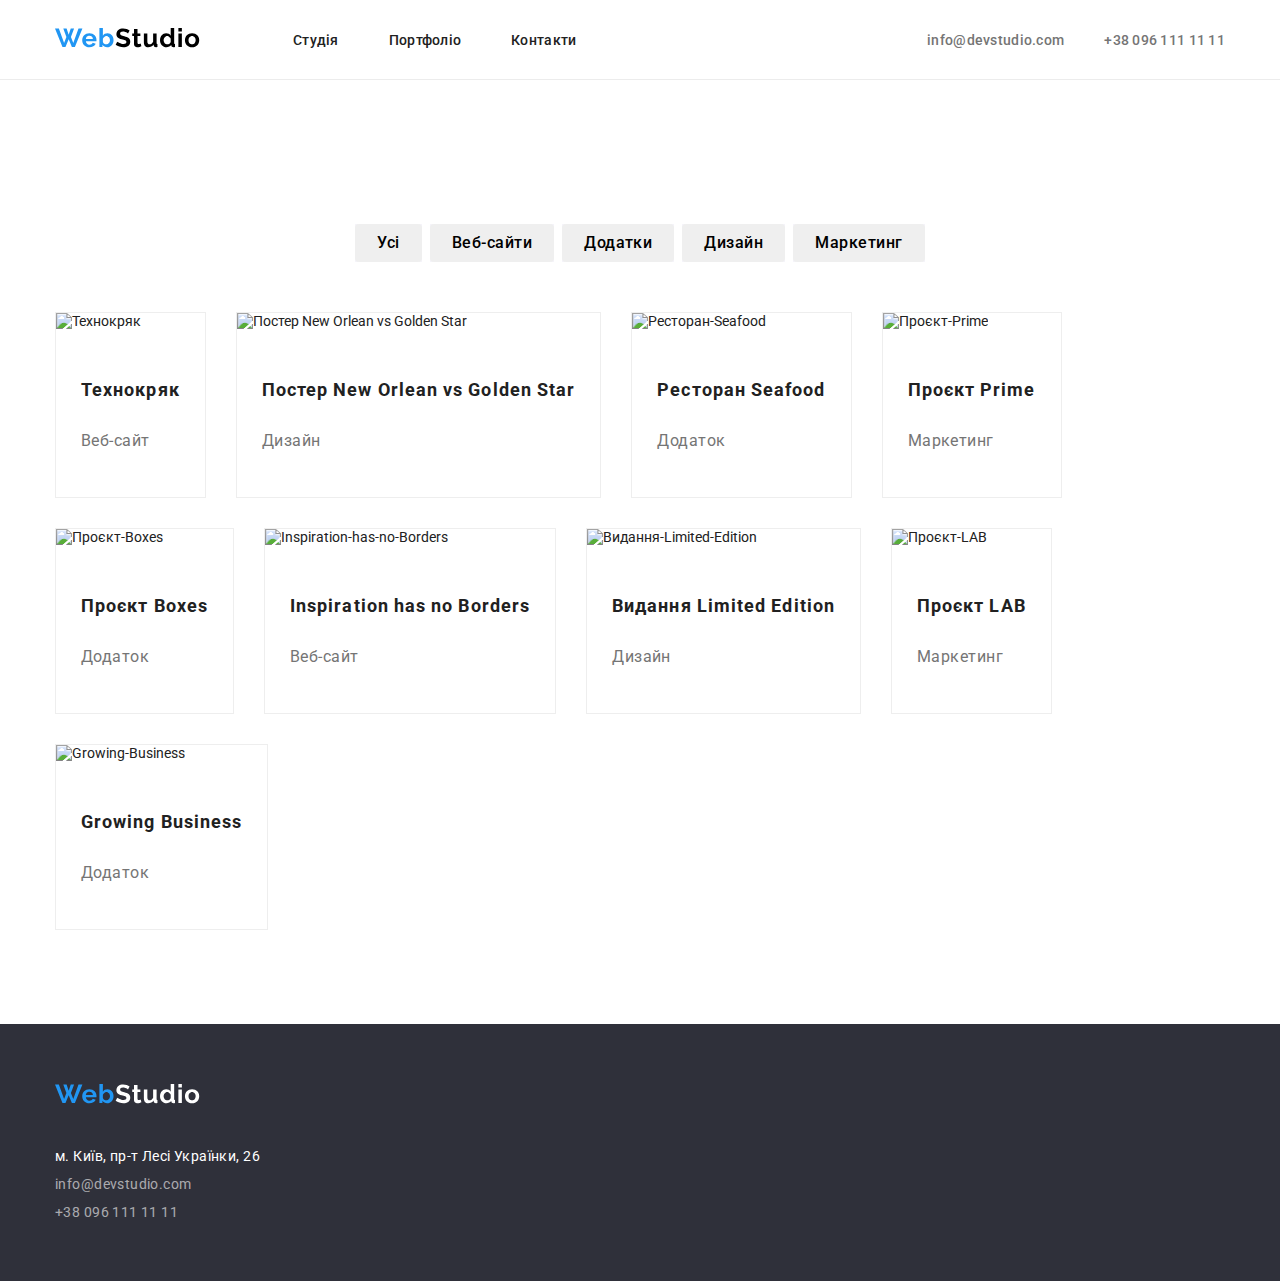
==== portfolio.html @ eb3fd568 "lab-3 end maybe" ====
<!DOCTYPE html>
<html lang="uk">
  <head>
    <meta charset="UTF-8" />
    <meta name="viewport" content="width=device-width, initial-scale=1.0" />
    <link rel="stylesheet" href="css/styles.css" />
    <link rel="stylesheet" href="css/modern-normalize.css" />
    <link rel="preconnect" href="https://fonts.googleapis.com" />
    <link rel="preconnect" href="https://fonts.gstatic.com" crossorigin />
    <link
      href="https://fonts.googleapis.com/css2?family=Raleway:wght@700&family=Roboto:wght@400;500;700;900&display=swap"
      rel="stylesheet"
    />
    <title>Портфоліо</title>
  </head>

  <body>
    <header class="header">
      <div class="container">
        <a href="index.html"><img src="images/WebStudio.svg" alt="logo" /></a>
        <nav>
          <ul class="pages-list">
            <li class="pages-list-jr">
              <a href="index.html">Студія</a>
            </li>
            <li class="pages-list-jr">
              <a href="portfolio.html">Портфоліо</a>
            </li>
            <li class="pages-list-jr">
              <a href="contacts.html">Контакти</a>
            </li>
          </ul>
        </nav>
        <ul class="contacts-list">
          <li>
            <a href="mailto:info@devstudio.com">info@devstudio.com</a>
          </li>
          <li>
            <a href="tel:+380961111111">+38 096 111 11 11</a>
          </li>
        </ul>
      </div>
    </header>

    <main>
      <section class="tab-list">
        <div class="container">
          <ul class="buttons_pages">
            <li class="button_elements">
              <button type="button" class="button_items">Усі</button>
            </li>
            <li class="button_elements">
              <button type="button" class="button_items">Веб-сайти</button>
            </li>
            <li class="button_elements">
              <button type="button" class="button_items">Додатки</button>
            </li>
            <li class="button_elements">
              <button type="button" class="button_items">Дизайн</button>
            </li>
            <li class="button_elements">
              <button type="button" class="button_items">Маркетинг</button>
            </li>
          </ul>

          <ul class="project-list">
            <li class="project-element">
              <a href="#">
                <img
                  class="project-list-image"
                  src="images/technochryak.jpg"
                  width="370"
                  height="294"
                  alt="Технокряк"
                />
                <div class="project-list-element-text">
                  <h3 class="project-title">Технокряк</h3>
                  <p class="project-text">Веб-сайт</p>
                </div>
              </a>
            </li>
            <li class="project-element">
              <a href="#">
                <img
                  class="project-list-image"
                  src="images/poster.jpg"
                  width="370"
                  height="294"
                  alt="Постер New Orlean vs Golden Star"
                />
                <div class="project-list-element-text">
                  <h3 class="project-title">
                    Постер New Orlean vs Golden Star
                  </h3>
                  <p class="project-text">Дизайн</p>
                </div>
              </a>
            </li>
            <li class="project-element">
              <a href="#">
                <img
                  class="project-list-image"
                  src="images/restoran.jpg"
                  width="370"
                  height="294"
                  alt="Ресторан-Seafood"
                />
                <div class="project-list-element-text">
                  <h3 class="project-title">Ресторан Seafood</h3>
                  <p class="project-text">Додаток</p>
                </div>
              </a>
            </li>
            <li class="project-element">
              <a href="#">
                <img
                  class="project-list-image"
                  src="images/project_prime.jpg"
                  width="370"
                  height="294"
                  alt="Проєкт-Prime"
                />
                <div class="project-list-element-text">
                  <h3 class="project-title">Проєкт Prime</h3>
                  <p class="project-text">Маркетинг</p>
                </div>
              </a>
            </li>
            <li class="project-element">
              <a href="#">
                <img
                  class="project-list-image"
                  src="images/project_boxes.jpg"
                  width="370"
                  height="294"
                  alt="Проєкт-Boxes"
                />
                <div class="project-list-element-text">
                  <h3 class="project-title">Проєкт Boxes</h3>
                  <p class="project-text">Додаток</p>
                </div>
              </a>
            </li>
            <li class="project-element">
              <a href="#">
                <img
                  class="project-list-image"
                  src="images/inspiration.jpg"
                  width="370"
                  height="294"
                  alt="Inspiration-has-no-Borders"
                />
                <div class="project-list-element-text">
                  <h3 class="project-title">Inspiration has no Borders</h3>
                  <p class="project-text">Веб-сайт</p>
                </div>
              </a>
            </li>
            <li class="project-element">
              <a href="#">
                <img
                  class="project-list-image"
                  src="images/vydanya.jpg"
                  width="370"
                  height="294"
                  alt="Видання-Limited-Edition"
                />
                <div class="project-list-element-text">
                  <h3 class="project-title">Видання Limited Edition</h3>
                  <p class="project-text">Дизайн</p>
                </div>
              </a>
            </li>
            <li class="project-element">
              <a href="#">
                <img
                  class="project-list-image"
                  src="images/project_lab.jpg"
                  width="370"
                  height="294"
                  alt="Проєкт-LAB"
                />
                <div class="project-list-element-text">
                  <h3 class="project-title">Проєкт LAB</h3>
                  <p class="project-text">Маркетинг</p>
                </div>
              </a>
            </li>
            <li class="project-element">
              <a href="#">
                <img
                  class="project-list-image"
                  src="images/growing.jpg"
                  width="370"
                  height="294"
                  alt="Growing-Business"
                />
                <div class="project-list-element-text">
                  <h3 class="project-title">Growing Business</h3>
                  <p class="project-text">Додаток</p>
                </div>
              </a>
            </li>
          </ul>
        </div>
      </section>
    </main>

    <footer class="footer">
      <div class="container">
        <a href="index.html"
          ><img class="footer-logo" src="images/WebStudio (1).svg" alt="logo"
        /></a>
        <address>
          <p class="address">м. Київ, пр-т Лесі Українки, 26</p>
          <ul>
            <li class="contacts-footer">
              <a href="mailto:info@devstudio.com">info@devstudio.com</a>
            </li>
            <li class="contacts-footer">
              <a href="tel:+380961111111">+38 096 111 11 11</a>
            </li>
          </ul>
        </address>
      </div>
    </footer>
  </body>
</html>
---- css/styles.css ----
:root {
  --black: #212121;
  --white: #ffffff;
  --footer_grey: #2f303a;
  --blue: #2196f3;
  --blue_light: #188ce8;
  --grey: #757575;
  --white_another: #f5f4fa;
  --fonts: "Roboto";
}

body {
  font-family: var(--fonts), sans-serif;
  color: var(--black);
  font-style: normal;
  line-height: normal;
  font-size: 14px;
  font-weight: 400;
}

.header {
  height: 80px;
  display: flex;
  align-items: center;
  border-bottom: 1px solid #ececec;
}

.header .container {
  display: flex;
  align-items: center;
}

.header nav {
  margin-left: 93px;
}

.pages-list {
  display: flex;
  gap: 50px;
}

.contacts-list {
  display: flex;
  margin-left: auto;
  gap: 40px;
  color: var(--grey);
  font-weight: 500;
  letter-spacing: 0.02em;
}

.container {
  width: 1200px;
  padding-left: 15px;
  padding-right: 15px;
  margin-left: auto;
  margin-right: auto;
}

.slogan {
  background-color: var(--footer_grey);
  height: 600px;
  display: flex;
  align-items: center;
  text-align: center;
}

.slogan-title {
  margin: auto;
  color: var(--white);
  text-align: center;
  font-size: 44px;
  font-weight: 900;
  line-height: 1.36;
  letter-spacing: 0.06em;
  text-transform: uppercase;
  max-width: 696px;
}

.slogan-button {
  color: var(--white);
  border: none;
  font-size: 16px;
  font-weight: 700;
  line-height: 1.875;
  letter-spacing: 0.06em;
  border-radius: 4px;
  background: var(--blue);
  box-shadow: 0px 4px 4px 0px rgba(0, 0, 0, 0.15);
  cursor: pointer;
  padding: 10px 24px;
  margin-top: 30px;
}

.slogan-button:hover,
.slogan-button:focus {
  background-color: var(--blue_light);
}

.sloganchiki {
  padding-top: 94px;
  padding-bottom: 94px;
}

.sloganchiki-jr {
  gap: 30px;
  display: flex;
}

.sloganchiki-text {
  max-width: 270px;
}

address {
  font-style: normal;
}

ul {
  margin: 0;
  padding: 0;
}

li {
  list-style-type: none;
}

button {
  font: inherit;
  cursor: pointer;
}

a {
  text-decoration: none;
  color: inherit;
}

.contacts-list {
  color: var(--grey);
  font-weight: 500;
  letter-spacing: 0.02em;

  a {
    transition: color 300ms ease-in-out;
  }

  a:hover,
  a:focus {
    color: var(--blue);
  }
}

.pages-list {
  a {
    color: var(--black);
    font-weight: 500;
    transition: color 300ms ease-in-out;
    letter-spacing: 0.02em;
  }

  a:hover,
  a:focus {
    color: var(--blue);
  }
}

.slogan {
  background-color: var(--footer_grey);
}

.slogan-title {
  color: var(--white);
  text-align: center;
  font-size: 44px;
  font-weight: 900;
  line-height: 1.36;
  letter-spacing: 0.06em;
  text-transform: uppercase;
}
.slogan-button {
  color: var(--white);
  border: none;
  font-size: 16px;
  font-weight: 700;
  line-height: 1.875;
  letter-spacing: 0.96px;
  border-radius: 4px;
  background: var(--blue);
  box-shadow: 0px 4px 4px 0px rgba(0, 0, 0, 0.15);
}

.slogan-info-title {
  font-size: 14px;
  color: var(--black);
  font-weight: 700;
  letter-spacing: 0.03em;
  text-transform: uppercase;
  margin-bottom: 10px;
}
.slogan-info-text {
  color: var(--grey);
  line-height: 1.7;
  letter-spacing: 0.03em;
}

.job-profile {
  text-align: center;
  padding-bottom: 94px;
}

.gid-title {
  text-align: center;
  font-size: 36px;
  font-weight: 700;
  letter-spacing: 0.03em;
  margin-bottom: 50px;
}

.work-images {
  display: flex;
  gap: 30px;
  justify-content: center;
}

.team {
  background: var(--white_another);
  text-align: center;
  padding-bottom: 94px;
  padding-top: 94px;
}

.team-title {
  color: var(--black);
  font-weight: 700;
  text-align: center;
  font-size: 36px;
  letter-spacing: 0.03em;
  margin-bottom: 50px;
}

.team-profiles {
  justify-content: center;
  display: flex;
  gap: 30px;
}

.team-profiles-jr {
  border-radius: 0px 0px 4px 4px;
  background: var(--white);
  box-shadow: 0px 1px 3px 0px rgba(0, 0, 0, 0.12),
    0px 1px 1px 0px rgba(0, 0, 0, 0.14), 0px 2px 1px 0px rgba(0, 0, 0, 0.2);
}

.member-image {
  margin-bottom: 30px;
}

.member-title {
  text-align: center;
  font-size: 16px;
  font-weight: 500;
  letter-spacing: 0.03em;
  margin-bottom: 10px;
}
.member-text {
  color: var(--grey);
  text-align: center;
  font-size: 16px;
  letter-spacing: 0.03em;
}

.member-div-text {
  padding-bottom: 30px;
}

.buttons_pages {
  display: flex;
  padding-top: 94px;
  margin: 50px;
  justify-content: center;
  align-items: center;
  gap: 8px;
  .button_elements {
    color: var(--black);
    background-color: var(--white_another);

    button {
      transition: color 300ms ease-in-out, background-color 300ms ease-in-out;
      border: none;
    }

    button:hover,
    a:focus {
      color: var(--white);
      background-color: var(--blue);
    }
  }
}

.button_elements {
  color: var(--black);
  background: var(--white_another);

  button {
    transition: color 300ms ease-in-out, background-color 300ms ease-in-out;
    border: none;
  }

  button:hover,
  a:focus {
    color: var(--white);
    background-color: var(--blue);
  }
  .button_items {
    border-radius: 4px;
    text-align: center;
    padding: 6px 22px;
    font-size: 16px;
    font-weight: 500;
    line-height: 1.625;
    letter-spacing: 0.03em;
  }
}

.project-list {
  list-style: none;
  display: flex;
  flex-wrap: wrap;
  gap: 30px;
  padding-bottom: 94px;
}

.project-element {
  border: 1px solid #eee;
  background: var(--white);
  max-width: 370px;
}

.project-element {
  display: block;
}

.project-list-element-text {
  padding: 20px;
  margin: 5px;
}
.project-list-image {
  width: 100%;
}

.project-title {
  font-size: 18px;
  line-height: 2;
  font-weight: 700;
  letter-spacing: 0.06em;
}

.project-text {
  color: var(--grey);
  font-size: 16px;
  line-height: 1.875;
  letter-spacing: 0.03em;
}

.footer {
  background-color: var(--footer_grey);
}

.footer .container {
  padding-top: 60px;
  padding-bottom: 60px;
}

.footer address ul li:not(:last-child) {
  margin-bottom: 12px;
}

.footer-logo {
  display: inline-block;
  margin-bottom: 28px;
}

.address {
  color: var(--white);
  line-height: 1.14;
  letter-spacing: 0.03em;
  margin-bottom: 12px;
}
.contacts-footer {
  color: rgba(255, 255, 255, 0.6);
  line-height: 1.14;
  letter-spacing: 0.03em;
  font-style: normal;

  a {
    transition: color 300ms ease-in-out;
  }

  a:hover,
  a:focus {
    color: var(--blue);
  }
}
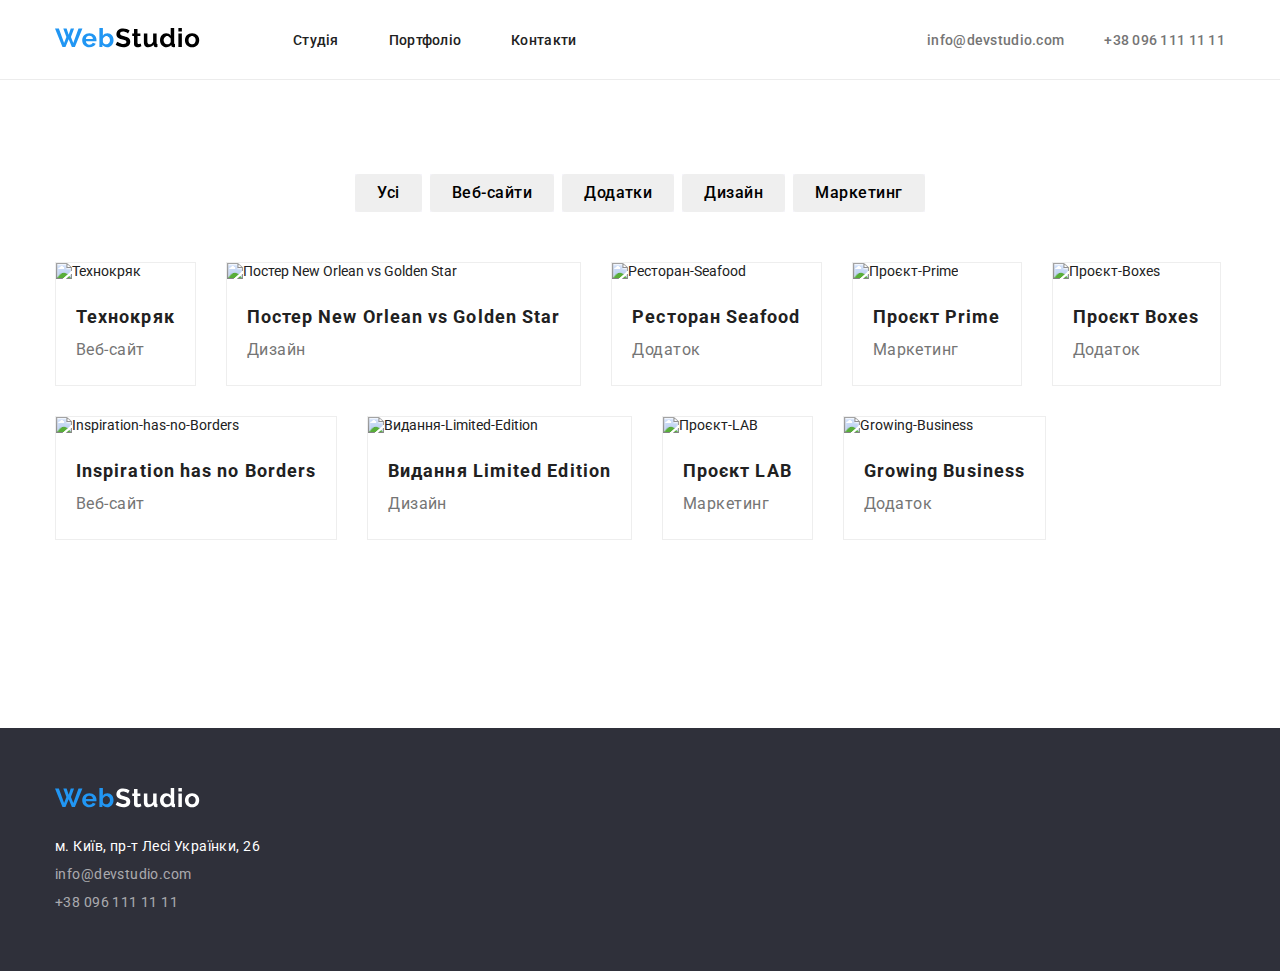
==== commit c3cef794: "lab-4" ====
--- a/portfolio.html
+++ b/portfolio.html
@@ -208,8 +208,8 @@
 
     <footer class="footer">
       <div class="container">
-        <a href="index.html"
-          ><img class="footer-logo" src="images/WebStudio (1).svg" alt="logo"
+        <a href="index.html" class="footer-logo"
+          ><img src="images/WebStudio (1).svg" alt="logo"
         /></a>
         <address>
           <p class="address">м. Київ, пр-т Лесі Українки, 26</p>
--- a/css/styles.css
+++ b/css/styles.css
@@ -18,6 +18,13 @@
   font-weight: 400;
 }
 
+h1,
+h2,
+h3,
+p {
+  margin: 0;
+}
+
 .header {
   height: 80px;
   display: flex;
@@ -271,10 +278,14 @@
   padding-bottom: 30px;
 }
 
+.tab-list {
+  padding-top: 94px;
+  padding-bottom: 94px;
+}
+
 .buttons_pages {
   display: flex;
-  padding-top: 94px;
-  margin: 50px;
+  margin-bottom: 50px;
   justify-content: center;
   align-items: center;
   gap: 8px;
@@ -340,7 +351,6 @@
 
 .project-list-element-text {
   padding: 20px;
-  margin: 5px;
 }
 .project-list-image {
   width: 100%;
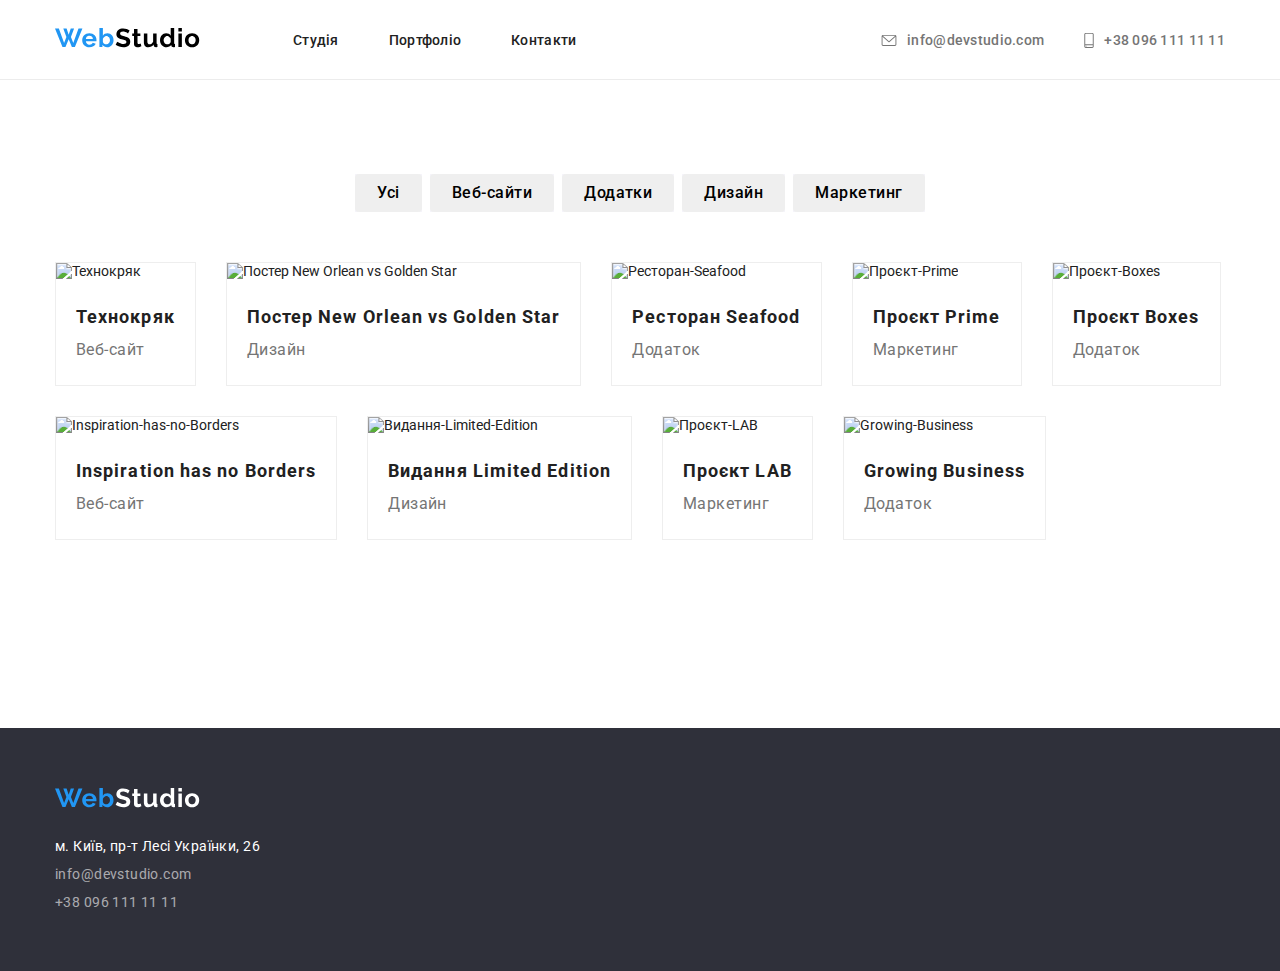
==== commit 444f8254: "lab-4 in proccesing" ====
--- a/portfolio.html
+++ b/portfolio.html
@@ -14,7 +14,7 @@
     <title>Портфоліо</title>
   </head>
 
-  <body>
+  <body class="body">
     <header class="header">
       <div class="container">
         <a href="index.html"><img src="images/WebStudio.svg" alt="logo" /></a>
@@ -33,10 +33,18 @@
         </nav>
         <ul class="contacts-list">
           <li>
-            <a href="mailto:info@devstudio.com">info@devstudio.com</a>
+            <a class="contacts-list-header" href="mailto:info@devstudio.com">
+              <svg class="contacts-icon" width="16" height="12">
+                <use href="./images/svg/icons.svg#icon-envelope"></use></svg
+              >info@devstudio.com</a
+            >
           </li>
           <li>
-            <a href="tel:+380961111111">+38 096 111 11 11</a>
+            <a class="contacts-list-header" href="tel:+380961111111">
+              <svg class="contacts-icon" width="10" height="16">
+                <use href="./images/svg/icons.svg#icon-smartphone"></use></svg
+              >+38 096 111 11 11</a
+            >
           </li>
         </ul>
       </div>
--- a/css/styles.css
+++ b/css/styles.css
@@ -7,6 +7,7 @@
   --grey: #757575;
   --white_another: #f5f4fa;
   --fonts: "Roboto";
+  --icon: #afb1b8;
 }
 
 body {
@@ -41,6 +42,17 @@
   margin-left: 93px;
 }
 
+.contacts-list-header {
+  display: flex;
+  align-items: center;
+}
+
+.contacts-icon {
+  margin-right: 10px;
+  align-items: center;
+  fill: currentColor;
+}
+
 .pages-list {
   display: flex;
   gap: 50px;
@@ -64,7 +76,14 @@
 }
 
 .slogan {
-  background-color: var(--footer_grey);
+  background-image: linear-gradient(
+      rgba(47, 48, 58, 0.4),
+      rgba(47, 48, 58, 0.4)
+    ),
+    url("../images/main-background.jpg");
+  background-size: cover;
+  background-position: center;
+  background-repeat: no-repeat;
   height: 600px;
   display: flex;
   align-items: center;
@@ -108,6 +127,16 @@
   padding-bottom: 94px;
 }
 
+.sloganchiki-icon {
+  display: flex;
+  justify-content: center;
+  align-items: center;
+  padding: 25px 100px;
+  margin-bottom: 30px;
+  background-color: var(--white_another);
+  border-radius: 4px;
+}
+
 .sloganchiki-jr {
   gap: 30px;
   display: flex;
@@ -232,6 +261,25 @@
   text-align: center;
   padding-bottom: 94px;
   padding-top: 94px;
+}
+
+.team-social-networks {
+  display: flex;
+  width: 100%;
+  justify-content: space-between;
+  margin-top: 16px;
+}
+
+.team-social-icons {
+  display: flex;
+  justify-content: center;
+  align-items: center;
+  width: 100%;
+  height: 100%;
+  border-radius: 50%;
+  color: var(--icon);
+  fill: currentColor;
+  transition: all 300ms ease-in-out;
 }
 
 .team-title {
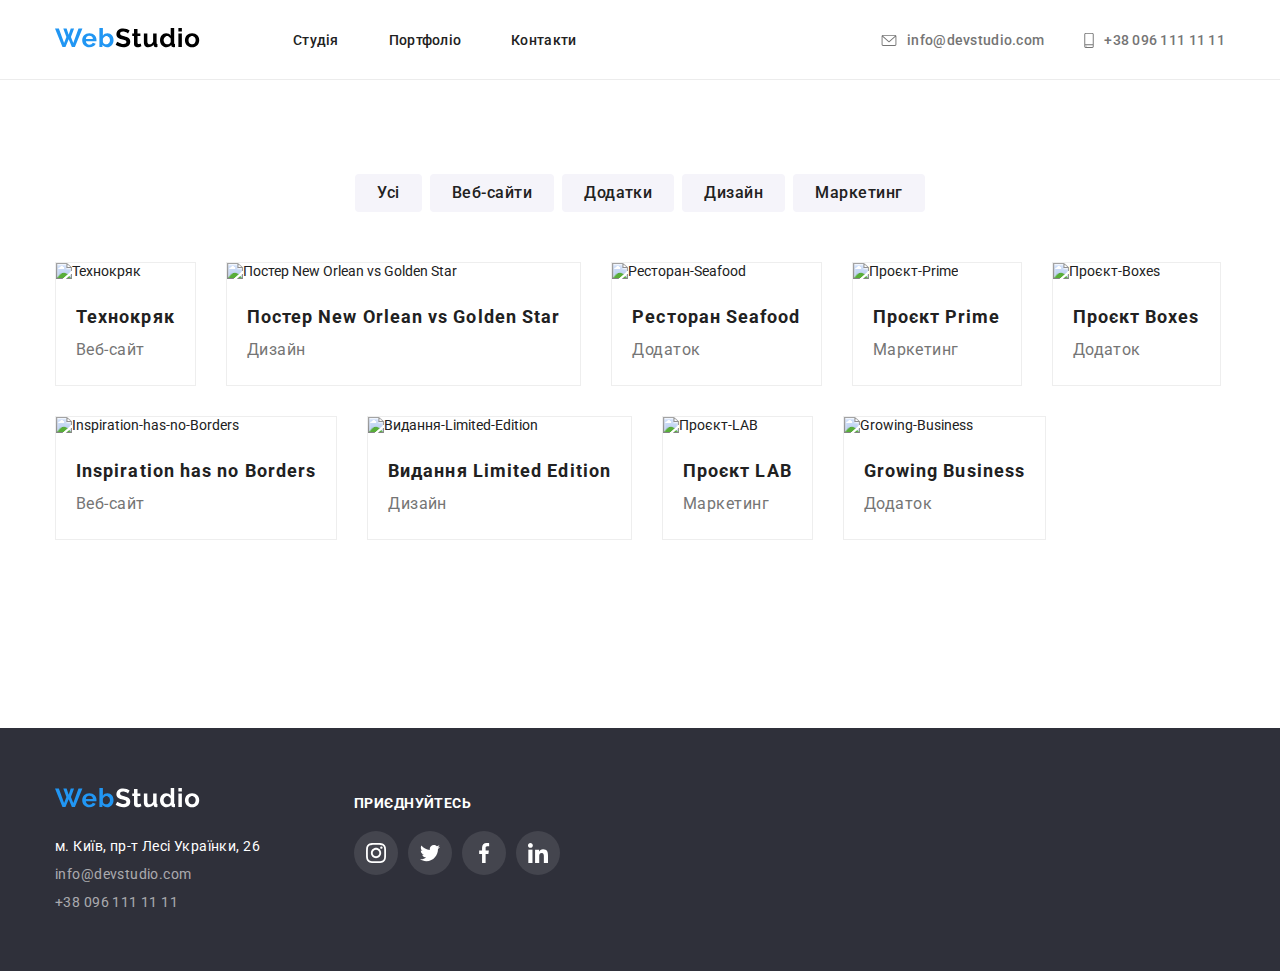
==== commit 33d98b3b: "lab-4 end" ====
--- a/portfolio.html
+++ b/portfolio.html
@@ -73,14 +73,16 @@
 
           <ul class="project-list">
             <li class="project-element">
-              <a href="#">
-                <img
-                  class="project-list-image"
-                  src="images/technochryak.jpg"
-                  width="370"
-                  height="294"
-                  alt="Технокряк"
-                />
+              <a href="#" class="project-list-link">
+                <div class="project-list-wrap">
+                  <img
+                    class="project-list-image"
+                    src="images/technochryak.jpg"
+                    width="370"
+                    height="294"
+                    alt="Технокряк"
+                  />
+                </div>
                 <div class="project-list-element-text">
                   <h3 class="project-title">Технокряк</h3>
                   <p class="project-text">Веб-сайт</p>
@@ -88,14 +90,16 @@
               </a>
             </li>
             <li class="project-element">
-              <a href="#">
-                <img
-                  class="project-list-image"
-                  src="images/poster.jpg"
-                  width="370"
-                  height="294"
-                  alt="Постер New Orlean vs Golden Star"
-                />
+              <a href="#" class="project-list-link">
+                <div class="project-list-wrap">
+                  <img
+                    class="project-list-image"
+                    src="images/poster.jpg"
+                    width="370"
+                    height="294"
+                    alt="Постер New Orlean vs Golden Star"
+                  />
+                </div>
                 <div class="project-list-element-text">
                   <h3 class="project-title">
                     Постер New Orlean vs Golden Star
@@ -105,14 +109,16 @@
               </a>
             </li>
             <li class="project-element">
-              <a href="#">
-                <img
-                  class="project-list-image"
-                  src="images/restoran.jpg"
-                  width="370"
-                  height="294"
-                  alt="Ресторан-Seafood"
-                />
+              <a href="#" class="project-list-link">
+                <div class="project-list-wrap">
+                  <img
+                    class="project-list-image"
+                    src="images/restoran.jpg"
+                    width="370"
+                    height="294"
+                    alt="Ресторан-Seafood"
+                  />
+                </div>
                 <div class="project-list-element-text">
                   <h3 class="project-title">Ресторан Seafood</h3>
                   <p class="project-text">Додаток</p>
@@ -120,14 +126,16 @@
               </a>
             </li>
             <li class="project-element">
-              <a href="#">
-                <img
-                  class="project-list-image"
-                  src="images/project_prime.jpg"
-                  width="370"
-                  height="294"
-                  alt="Проєкт-Prime"
-                />
+              <a href="#" class="project-list-link">
+                <div class="project-list-wrap">
+                  <img
+                    class="project-list-image"
+                    src="images/project_prime.jpg"
+                    width="370"
+                    height="294"
+                    alt="Проєкт-Prime"
+                  />
+                </div>
                 <div class="project-list-element-text">
                   <h3 class="project-title">Проєкт Prime</h3>
                   <p class="project-text">Маркетинг</p>
@@ -135,14 +143,16 @@
               </a>
             </li>
             <li class="project-element">
-              <a href="#">
-                <img
-                  class="project-list-image"
-                  src="images/project_boxes.jpg"
-                  width="370"
-                  height="294"
-                  alt="Проєкт-Boxes"
-                />
+              <a href="#" class="project-list-link">
+                <div class="project-list-wrap">
+                  <img
+                    class="project-list-image"
+                    src="images/project_boxes.jpg"
+                    width="370"
+                    height="294"
+                    alt="Проєкт-Boxes"
+                  />
+                </div>
                 <div class="project-list-element-text">
                   <h3 class="project-title">Проєкт Boxes</h3>
                   <p class="project-text">Додаток</p>
@@ -150,14 +160,16 @@
               </a>
             </li>
             <li class="project-element">
-              <a href="#">
-                <img
-                  class="project-list-image"
-                  src="images/inspiration.jpg"
-                  width="370"
-                  height="294"
-                  alt="Inspiration-has-no-Borders"
-                />
+              <a href="#" class="project-list-link">
+                <div class="project-list-wrap">
+                  <img
+                    class="project-list-image"
+                    src="images/inspiration.jpg"
+                    width="370"
+                    height="294"
+                    alt="Inspiration-has-no-Borders"
+                  />
+                </div>
                 <div class="project-list-element-text">
                   <h3 class="project-title">Inspiration has no Borders</h3>
                   <p class="project-text">Веб-сайт</p>
@@ -165,14 +177,16 @@
               </a>
             </li>
             <li class="project-element">
-              <a href="#">
-                <img
-                  class="project-list-image"
-                  src="images/vydanya.jpg"
-                  width="370"
-                  height="294"
-                  alt="Видання-Limited-Edition"
-                />
+              <a href="#" class="project-list-link">
+                <div class="project-list-wrap">
+                  <img
+                    class="project-list-image"
+                    src="images/vydanya.jpg"
+                    width="370"
+                    height="294"
+                    alt="Видання-Limited-Edition"
+                  />
+                </div>
                 <div class="project-list-element-text">
                   <h3 class="project-title">Видання Limited Edition</h3>
                   <p class="project-text">Дизайн</p>
@@ -180,14 +194,16 @@
               </a>
             </li>
             <li class="project-element">
-              <a href="#">
-                <img
-                  class="project-list-image"
-                  src="images/project_lab.jpg"
-                  width="370"
-                  height="294"
-                  alt="Проєкт-LAB"
-                />
+              <a href="#" class="project-list-link">
+                <div class="project-list-wrap">
+                  <img
+                    class="project-list-image"
+                    src="images/project_lab.jpg"
+                    width="370"
+                    height="294"
+                    alt="Проєкт-LAB"
+                  />
+                </div>
                 <div class="project-list-element-text">
                   <h3 class="project-title">Проєкт LAB</h3>
                   <p class="project-text">Маркетинг</p>
@@ -195,14 +211,16 @@
               </a>
             </li>
             <li class="project-element">
-              <a href="#">
-                <img
-                  class="project-list-image"
-                  src="images/growing.jpg"
-                  width="370"
-                  height="294"
-                  alt="Growing-Business"
-                />
+              <a href="#" class="project-list-link">
+                <div class="project-list-wrap">
+                  <img
+                    class="project-list-image"
+                    src="images/growing.jpg"
+                    width="370"
+                    height="294"
+                    alt="Growing-Business"
+                  />
+                </div>
                 <div class="project-list-element-text">
                   <h3 class="project-title">Growing Business</h3>
                   <p class="project-text">Додаток</p>
@@ -216,20 +234,73 @@
 
     <footer class="footer">
       <div class="container">
-        <a href="index.html" class="footer-logo"
-          ><img src="images/WebStudio (1).svg" alt="logo"
-        /></a>
-        <address>
-          <p class="address">м. Київ, пр-т Лесі Українки, 26</p>
-          <ul>
-            <li class="contacts-footer">
-              <a href="mailto:info@devstudio.com">info@devstudio.com</a>
-            </li>
-            <li class="contacts-footer">
-              <a href="tel:+380961111111">+38 096 111 11 11</a>
-            </li>
-          </ul>
-        </address>
+        <div class="footer-wrapper">
+          <div class="footer-left-side">
+            <a href="index.html" class="footer-logo"
+              ><img src="images/WebStudio (1).svg" alt="logo"
+            /></a>
+            <address>
+              <p class="address">м. Київ, пр-т Лесі Українки, 26</p>
+              <ul>
+                <li class="contacts-footer">
+                  <a href="mailto:info@devstudio.com">info@devstudio.com</a>
+                </li>
+                <li class="contacts-footer">
+                  <a href="tel:+380961111111">+38 096 111 11 11</a>
+                </li>
+              </ul>
+            </address>
+          </div>
+          <div class="footer-socials">
+            <p class="footer-socials-text">Приєднуйтесь</p>
+            <ul class="footer-socials-links">
+              <li>
+                <a
+                  class="footer-socials-links-icons"
+                  href="https://www.instagram.com"
+                  rel="nofollow"
+                >
+                  <svg width="20" height="20">
+                    <use href="./images/svg/icons.svg#icon-instagram"></use>
+                  </svg>
+                </a>
+              </li>
+              <li>
+                <a
+                  class="footer-socials-links-icons"
+                  href="https://x.com/?lang=uk"
+                  rel="nofollow"
+                >
+                  <svg width="20" height="20">
+                    <use href="./images/svg/icons.svg#icon-twitter"></use>
+                  </svg>
+                </a>
+              </li>
+              <li>
+                <a
+                  class="footer-socials-links-icons"
+                  href="https://www.facebook.com/?locale=uk_UA"
+                  rel="nofollow"
+                >
+                  <svg width="20" height="20">
+                    <use href="./images/svg/icons.svg#icon-facebook"></use>
+                  </svg>
+                </a>
+              </li>
+              <li>
+                <a
+                  class="footer-socials-links-icons"
+                  href="https://ua.linkedin.com/"
+                  rel="nofollow"
+                >
+                  <svg width="20" height="20">
+                    <use href="./images/svg/icons.svg#icon-linkedin"></use>
+                  </svg>
+                </a>
+              </li>
+            </ul>
+          </div>
+        </div>
       </div>
     </footer>
   </body>
--- a/css/styles.css
+++ b/css/styles.css
@@ -270,6 +270,11 @@
   margin-top: 16px;
 }
 
+.team-social-networks li {
+  width: 44px;
+  height: 44px;
+}
+
 .team-social-icons {
   display: flex;
   justify-content: center;
@@ -282,6 +287,13 @@
   transition: all 300ms ease-in-out;
 }
 
+a.team-social-icons:hover,
+a.team-social-icons:focus {
+  background-color: var(--blue);
+  color: var(--white);
+  outline: none;
+}
+
 .team-title {
   color: var(--black);
   font-weight: 700;
@@ -323,7 +335,53 @@
 }
 
 .member-div-text {
-  padding-bottom: 30px;
+  padding: 30px;
+}
+
+.clients {
+  text-align: center;
+  padding: 94px;
+  margin: 0;
+}
+.title-clients {
+  color: var(--black);
+  font-size: 36px;
+  font-weight: 700;
+  letter-spacing: 0.03em;
+  word-wrap: break-word;
+  margin-bottom: 50px;
+}
+
+.clients-list {
+  display: flex;
+  width: 100%;
+  justify-content: center;
+  gap: 30px;
+}
+
+.client a {
+  display: flex;
+  justify-content: center;
+  align-items: center;
+  border-radius: 4px;
+  border: 1px var(--icon) solid;
+  display: inline-block;
+  color: var(--icon);
+  transition: color 0.5s, border 0.5s;
+}
+
+.client a:hover,
+.client a:focus {
+  color: var(--blue);
+  border: 1px var(--blue) solid;
+}
+
+.clients-logo {
+  width: 100%;
+  height: 100%;
+  padding: 16px 32px;
+  fill: currentColor;
+  transition: fill 0.5s;
 }
 
 .tab-list {
@@ -337,26 +395,6 @@
   justify-content: center;
   align-items: center;
   gap: 8px;
-  .button_elements {
-    color: var(--black);
-    background-color: var(--white_another);
-
-    button {
-      transition: color 300ms ease-in-out, background-color 300ms ease-in-out;
-      border: none;
-    }
-
-    button:hover,
-    a:focus {
-      color: var(--white);
-      background-color: var(--blue);
-    }
-  }
-}
-
-.button_elements {
-  color: var(--black);
-  background: var(--white_another);
 
   button {
     transition: color 300ms ease-in-out, background-color 300ms ease-in-out;
@@ -368,15 +406,36 @@
     color: var(--white);
     background-color: var(--blue);
   }
-  .button_items {
-    border-radius: 4px;
-    text-align: center;
-    padding: 6px 22px;
-    font-size: 16px;
-    font-weight: 500;
-    line-height: 1.625;
-    letter-spacing: 0.03em;
-  }
+}
+
+button {
+  transition: color 300ms ease-in-out, background-color 300ms ease-in-out;
+  border: none;
+}
+
+button:hover,
+button:focus {
+  color: var(--white);
+}
+
+.button_items {
+  background: var(--white_another);
+  color: var(--black);
+  border-radius: 4px;
+  text-align: center;
+  padding: 6px 22px;
+  font-size: 16px;
+  font-weight: 500;
+  line-height: 1.625;
+  letter-spacing: 0.03em;
+}
+
+.button_items:hover,
+.button_items:focus {
+  background-color: var(--blue);
+  color: var(--white);
+  box-shadow: 0px 3px 1px rgba(0, 0, 0, 0.1), 0px 1px 2px rgba(0, 0, 0, 0.08),
+    0px 2px 2px rgba(0, 0, 0, 0.12);
 }
 
 .project-list {
@@ -393,6 +452,21 @@
   max-width: 370px;
 }
 
+.project-list-wrap {
+  position: relative;
+  overflow: hidden;
+}
+
+.project-list-link {
+  display: block;
+}
+
+.project-list-link:hover,
+.project-list-link:focus {
+  box-shadow: 0px 1px 1px rgba(0, 0, 0, 0.12), 0px 4px 4px rgba(0, 0, 0, 0.06),
+    1px 4px 6px rgba(0, 0, 0, 0.16);
+}
+
 .project-element {
   display: block;
 }
@@ -442,6 +516,53 @@
   letter-spacing: 0.03em;
   margin-bottom: 12px;
 }
+
+.footer-wrapper {
+  display: flex;
+  align-items: baseline;
+  gap: 94px;
+}
+
+.footer-socials-text {
+  color: var(--white);
+  font-weight: 700;
+  letter-spacing: 0.03em;
+  text-transform: uppercase;
+  margin-bottom: 20px;
+}
+
+.footer-socials-links {
+  display: flex;
+  width: 100%;
+  justify-content: center;
+  gap: 10px;
+}
+
+.footer-socials-links li {
+  height: 44px;
+  width: 44px;
+}
+
+.footer-socials-links-icons {
+  display: flex;
+  justify-content: center;
+  align-items: center;
+  border-radius: 50%;
+  background: rgba(255, 255, 255, 0.1);
+  width: 100%;
+  height: 100%;
+  color: var(--white);
+  fill: currentColor;
+  transition: color 0.5s, background-color 0.5s;
+}
+
+.footer-socials-links-icons:hover,
+.footer-socials-links-icons:focus {
+  color: var(--white);
+  fill: currentColor;
+  background-color: var(--blue_light);
+}
+
 .contacts-footer {
   color: rgba(255, 255, 255, 0.6);
   line-height: 1.14;
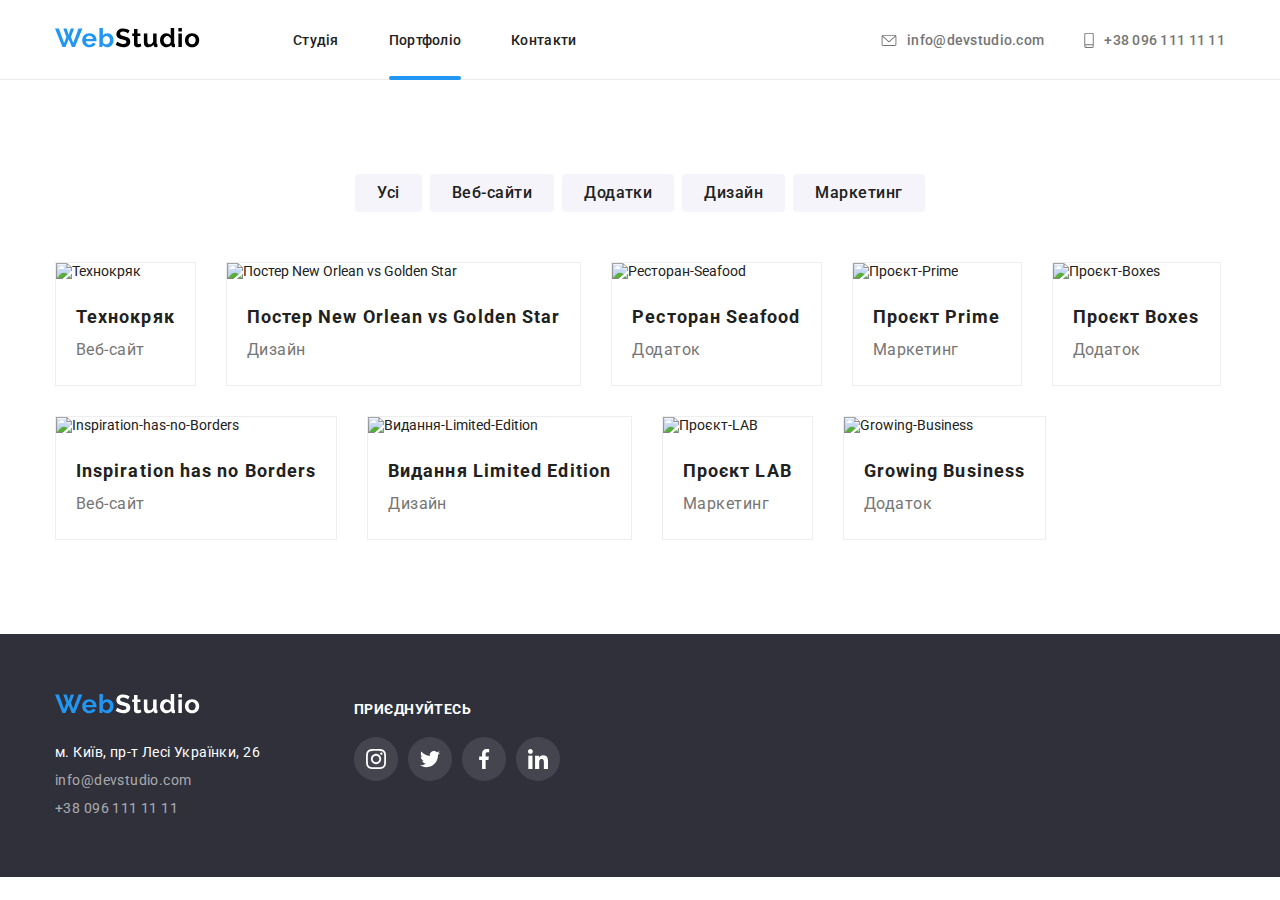
==== commit ee31734f: "lab-5 second work" ====
--- a/portfolio.html
+++ b/portfolio.html
@@ -23,7 +23,7 @@
             <li class="pages-list-jr">
               <a href="index.html">Студія</a>
             </li>
-            <li class="pages-list-jr">
+            <li class="pages-list-jr-active">
               <a href="portfolio.html">Портфоліо</a>
             </li>
             <li class="pages-list-jr">
@@ -35,16 +35,12 @@
           <li>
             <a class="contacts-list-header" href="mailto:info@devstudio.com">
               <svg class="contacts-icon" width="16" height="12">
-                <use href="./images/svg/icons.svg#icon-envelope"></use></svg
-              >info@devstudio.com</a
-            >
+                <use href="./images/svg/icons.svg#icon-envelope"></use></svg>info@devstudio.com</a>
           </li>
           <li>
             <a class="contacts-list-header" href="tel:+380961111111">
               <svg class="contacts-icon" width="10" height="16">
-                <use href="./images/svg/icons.svg#icon-smartphone"></use></svg
-              >+38 096 111 11 11</a
-            >
+                <use href="./images/svg/icons.svg#icon-smartphone"></use></svg>+38 096 111 11 11</a>
           </li>
         </ul>
       </div>
--- a/css/styles.css
+++ b/css/styles.css
@@ -58,6 +58,38 @@
   gap: 50px;
 }
 
+.pages-list-jr a {
+  color: var(--black);
+  font-weight: 700;
+  transition: color 300ms ease-in-out;
+  letter-spacing: 0.02em;
+}
+
+a:hover, a:focus {
+  color: var(--blue);
+}
+
+.pages-list-jr-active {
+  position: relative;
+  font-size: 14px;
+  font-weight: 500;
+  letter-spacing: 0.03em;
+  word-wrap: break-word;
+  color: var(--blue);
+}
+
+.pages-list .pages-list-jr-active ::after{
+  content: "";
+  display: block;
+  bottom: -32px;
+  border-radius: 2px;
+  left: 0;
+  width: 100%;
+  height: 4px;
+  background-color: var(--blue);
+  position: absolute;
+}
+
 .contacts-list {
   display: flex;
   margin-left: auto;
@@ -256,6 +288,32 @@
   justify-content: center;
 }
 
+.work-images-jr {
+  position: relative;
+}
+
+.work-images-jr img {
+  display: block;
+}
+
+.work-images-text {
+  position: absolute;
+  bottom: 0;
+  left: 0;
+  width: 100%;
+  height: 70px;
+  background: rgba(47, 48, 58, 0.8);
+  display: flex;
+  justify-content: center;
+  align-items: center;
+  color: var(--white);
+  font-size: 14px;
+  font-weight: 700;
+  text-transform: uppercase;
+  letter-spacing: 0.03em;
+  word-wrap: break-word;
+}
+
 .team {
   background: var(--white_another);
   text-align: center;
@@ -340,7 +398,7 @@
 
 .clients {
   text-align: center;
-  padding: 94px;
+  padding: 94px 0;
   margin: 0;
 }
 .title-clients {
@@ -443,7 +501,6 @@
   display: flex;
   flex-wrap: wrap;
   gap: 30px;
-  padding-bottom: 94px;
 }
 
 .project-element {
@@ -578,3 +635,56 @@
     color: var(--blue);
   }
 }
+
+.backdrop {
+  position: fixed;
+  top: 0;
+  left: 0;
+  width: 100%;
+  height: 100%;
+  background-color: rgba(0, 0, 0, 0.2);
+  opacity: 1;
+  transition-duration: 250ms;
+  transition-timing-function: cubic-bezier(0.4, 0, 0.2, 1);
+  z-index: 1;
+}
+
+.backdrop.is-hidden {
+  opacity: 0;
+  pointer-events: none;
+}
+
+.modal {
+  position: absolute;
+  top: 50%;
+  left: 50%;
+  transform: translate(-50%, -50%);
+  min-width: 528px;
+  min-height: 581px;
+  background-color: var(--white);
+  opacity: 1;
+  border-radius: 4px;
+  box-shadow: 0px 2px 1px 0px rgba(0, 0, 0, 0.20), 0px 1px 1px 0px rgba(0, 0, 0, 0.14), 0px 1px 3px 0px rgba(0, 0, 0, 0.12);
+  transition-duration: 250ms;
+  transition-timing-function: cubic-bezier(0.4, 0, 0.2, 1);
+}
+
+.modal_button {
+  display: flex;
+  position: absolute;
+  top: 8px;
+  right: 8px;
+  width: 30px;
+  height: 30px;
+  align-items: center;
+  border-radius: 50%;
+  background-color: var(--white);
+  border: 1px solid rgba(0, 0, 0, 0.1);
+  cursor: pointer;
+}
+
+.modal_icon {
+  width: 18px;
+  height: 18px;
+  fill: var(--black);
+}
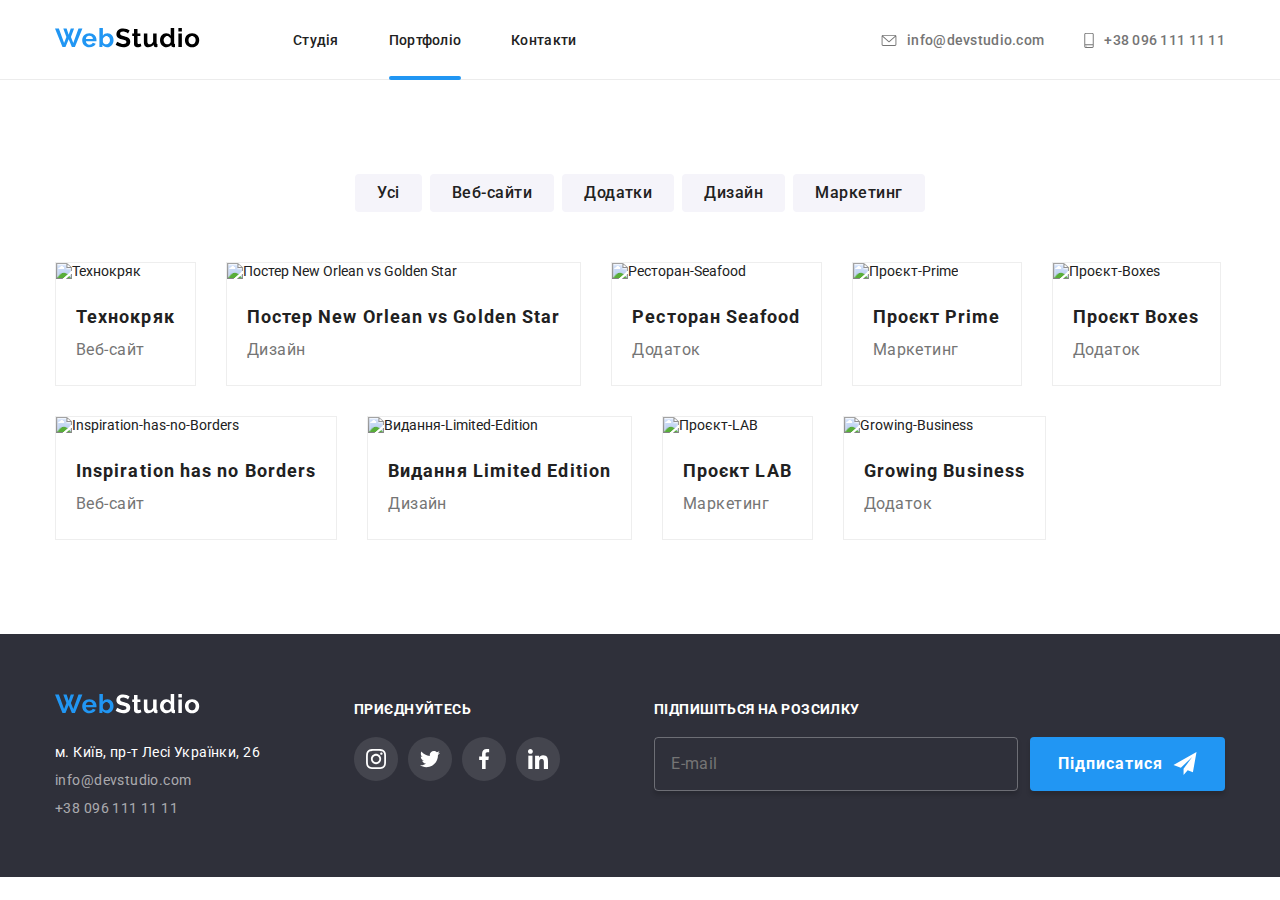
==== commit 1ae62a97: "lab-6" ====
--- a/portfolio.html
+++ b/portfolio.html
@@ -70,19 +70,14 @@
           <ul class="project-list">
             <li class="project-element">
               <a href="#" class="project-list-link">
-                <div class="project-list-wrap">
-                  <img
-                    class="project-list-image"
-                    src="images/technochryak.jpg"
-                    width="370"
-                    height="294"
-                    alt="Технокряк"
-                  />
-                </div>
-                <div class="project-list-element-text">
-                  <h3 class="project-title">Технокряк</h3>
-                  <p class="project-text">Веб-сайт</p>
-                </div>
+                  <div class="project-list-wrap">
+                      <img class="project-list-image" src="images/technochryak.jpg" width="370" height="294" alt="Технокряк"/>
+                      <p class="project-list-image-text-jr">Ресурс пропонує комплексні пропозиції з різним рівнем функціоналу та сервісів. Все це дозволить відвідувачу отримати вичерпні відомості про компанію чи приватну особу.</p>
+                  </div>
+                  <div class="project-list-element-text">
+                      <h3 class="project-title">Технокряк</h3>
+                      <p class="project-text">Веб-сайт</p>
+                  </div>
               </a>
             </li>
             <li class="project-element">
@@ -95,6 +90,7 @@
                     height="294"
                     alt="Постер New Orlean vs Golden Star"
                   />
+                  <p class="project-list-image-text-jr">Ресурс пропонує комплексні пропозиції з різним рівнем функціоналу та сервісів. Все це дозволить відвідувачу отримати вичерпні відомості про компанію чи приватну особу.</p>
                 </div>
                 <div class="project-list-element-text">
                   <h3 class="project-title">
@@ -114,6 +110,7 @@
                     height="294"
                     alt="Ресторан-Seafood"
                   />
+                  <p class="project-list-image-text-jr">Ресурс пропонує комплексні пропозиції з різним рівнем функціоналу та сервісів. Все це дозволить відвідувачу отримати вичерпні відомості про компанію чи приватну особу.</p>
                 </div>
                 <div class="project-list-element-text">
                   <h3 class="project-title">Ресторан Seafood</h3>
@@ -131,6 +128,7 @@
                     height="294"
                     alt="Проєкт-Prime"
                   />
+                  <p class="project-list-image-text-jr">Ресурс пропонує комплексні пропозиції з різним рівнем функціоналу та сервісів. Все це дозволить відвідувачу отримати вичерпні відомості про компанію чи приватну особу.</p>
                 </div>
                 <div class="project-list-element-text">
                   <h3 class="project-title">Проєкт Prime</h3>
@@ -148,6 +146,7 @@
                     height="294"
                     alt="Проєкт-Boxes"
                   />
+                  <p class="project-list-image-text-jr">Ресурс пропонує комплексні пропозиції з різним рівнем функціоналу та сервісів. Все це дозволить відвідувачу отримати вичерпні відомості про компанію чи приватну особу.</p>
                 </div>
                 <div class="project-list-element-text">
                   <h3 class="project-title">Проєкт Boxes</h3>
@@ -165,6 +164,7 @@
                     height="294"
                     alt="Inspiration-has-no-Borders"
                   />
+                  <p class="project-list-image-text-jr">Ресурс пропонує комплексні пропозиції з різним рівнем функціоналу та сервісів. Все це дозволить відвідувачу отримати вичерпні відомості про компанію чи приватну особу.</p>
                 </div>
                 <div class="project-list-element-text">
                   <h3 class="project-title">Inspiration has no Borders</h3>
@@ -182,6 +182,7 @@
                     height="294"
                     alt="Видання-Limited-Edition"
                   />
+                  <p class="project-list-image-text-jr">Ресурс пропонує комплексні пропозиції з різним рівнем функціоналу та сервісів. Все це дозволить відвідувачу отримати вичерпні відомості про компанію чи приватну особу.</p>
                 </div>
                 <div class="project-list-element-text">
                   <h3 class="project-title">Видання Limited Edition</h3>
@@ -199,6 +200,7 @@
                     height="294"
                     alt="Проєкт-LAB"
                   />
+                  <p class="project-list-image-text-jr">Ресурс пропонує комплексні пропозиції з різним рівнем функціоналу та сервісів. Все це дозволить відвідувачу отримати вичерпні відомості про компанію чи приватну особу.</p>
                 </div>
                 <div class="project-list-element-text">
                   <h3 class="project-title">Проєкт LAB</h3>
@@ -216,6 +218,7 @@
                     height="294"
                     alt="Growing-Business"
                   />
+                  <p class="project-list-image-text-jr">Ресурс пропонує комплексні пропозиції з різним рівнем функціоналу та сервісів. Все це дозволить відвідувачу отримати вичерпні відомості про компанію чи приватну особу.</p>
                 </div>
                 <div class="project-list-element-text">
                   <h3 class="project-title">Growing Business</h3>
@@ -296,6 +299,19 @@
               </li>
             </ul>
           </div>
+          <div class="subscribe_move">
+            <p class="subscribe_text">Підпишіться на розсилку</p>
+              <form class="subscribe_form">
+                <label class="subscribe_label">
+                  <input type="email" class="subscribe_input" required placeholder="E-mail">
+                </label>
+                <button type="submit" class="subscribe_button">Підписатися
+                  <svg class="subscribe_button_svg" width="24" height="24">
+                    <use href="./images/svg/icons.svg#icon-send"></use>
+                  </svg>  
+                </button>
+              </form>
+          </div>
         </div>
       </div>
     </footer>
--- a/css/styles.css
+++ b/css/styles.css
@@ -514,8 +514,29 @@
   overflow: hidden;
 }
 
+.project-list-image-text-jr {
+  position: absolute;
+    top: 0;
+    left: 0;
+    height: 101%;
+    width: 100%;
+    font-size: 18px;
+    line-height: 1.56;
+    background-color: rgba(33, 150, 243, 0.9);
+    color: #ffffff;
+    padding: 63px 24px;
+    transform: translateY(100%);
+    transition: transform 250ms cubic-bezier(0.4, 0, 0.2, 1);
+}
+
+.project-list-link:hover .project-list-image-text-jr,
+.project-list-link:focus .project-list-image-text-jr {
+  transform: translateY(0);
+}
+
 .project-list-link {
   display: block;
+  text-decoration: none;
 }
 
 .project-list-link:hover,
@@ -525,12 +546,21 @@
 }
 
 .project-element {
-  display: block;
+  background: var(--white);
+  max-width: 370px;
+  border: 1px solid #eee;
+}
+
+.project-element a {
+  display: inline-block;
+  transition: box-shadow 300ms ease-in-out;
 }
 
 .project-list-element-text {
   padding: 20px;
-}
+  color: var(--black);
+}
+
 .project-list-image {
   width: 100%;
 }
@@ -647,6 +677,61 @@
   transition-duration: 250ms;
   transition-timing-function: cubic-bezier(0.4, 0, 0.2, 1);
   z-index: 1;
+}
+
+.subscribe_move {
+  flex-grow: 1;
+}
+
+.subscribe_text {
+  color: var(--white);
+  font-weight: 700;
+  letter-spacing: 0.03em;
+  text-transform: uppercase;
+  margin-bottom: 20px;
+}
+
+.subscribe_form {
+  display: flex;
+}
+
+.subscribe_label {
+  flex-grow: 1;
+}
+
+.subscribe_input {
+  width: 100%;
+  background: rgba(33, 150, 243, 0);
+  box-shadow: 0px 4px 4px rgba(0, 0, 0, 0.15);
+  border-radius: 4px;
+  border: 1px rgba(255, 255, 255, 0.3) solid;
+  padding: 16px 16px 16px 16px;
+  font-size: 16px;
+  line-height: 1.25;
+  letter-spacing: 0.03em;
+  color: rgba(255, 255, 255, 0.6);
+}
+
+.subscribe_button {
+    background-color: var(--blue);
+    box-shadow: 0px 4px 4px rgba(0, 0, 0, 0.15);
+    border-radius: 4px;
+    border: none;
+    padding: 10px 28px;
+    margin-left: 12px;
+    font-size: 16px;
+    font-weight: 700;
+    line-height: 1.875;
+    letter-spacing: 0.06em;
+    color: var(--white);
+    display: flex;
+    align-items: center;
+    transition: background-color 300ms ease-in-out;
+}
+
+.subscribe_button_svg {
+  margin-left: 10px;
+  fill: currentColor;
 }
 
 .backdrop.is-hidden {
